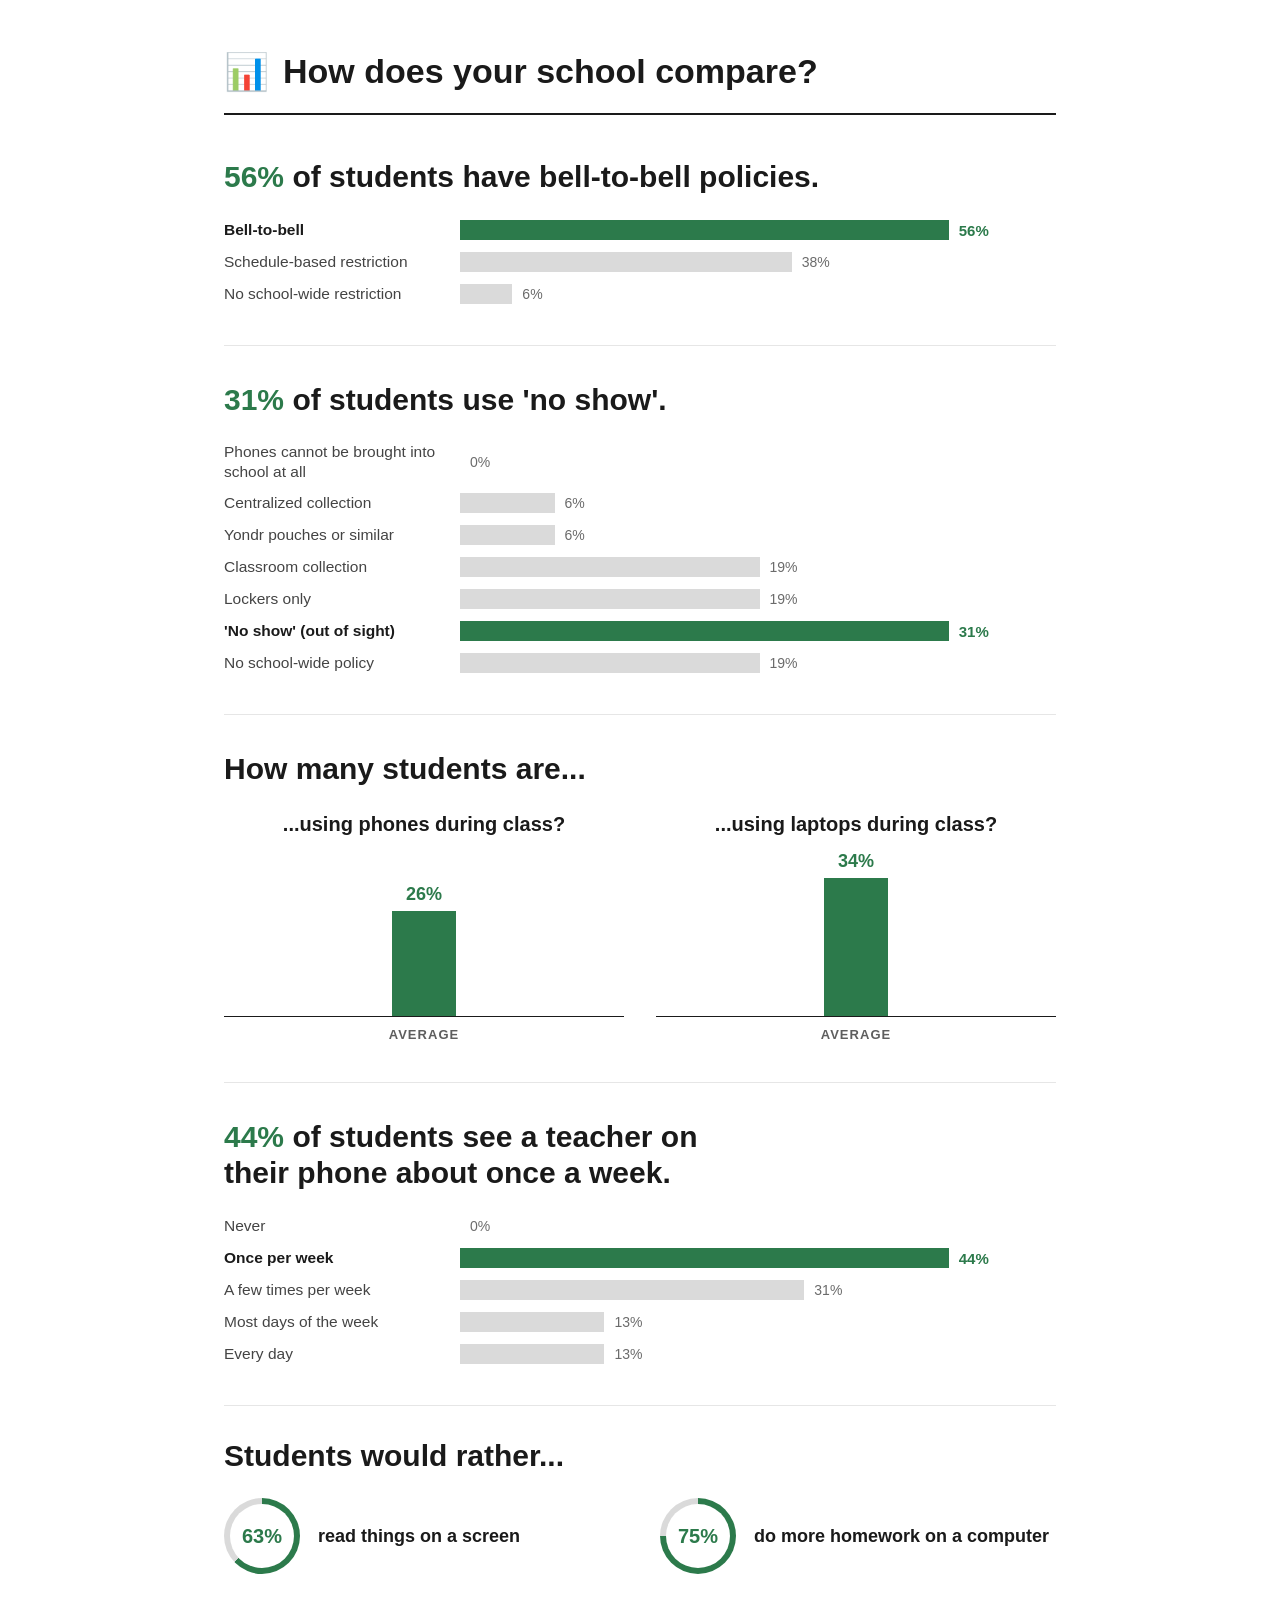
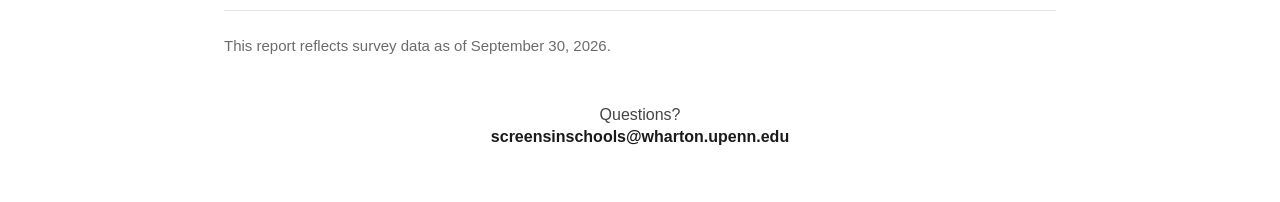
==== index.html @ 5ce70e1d "Serve from site root for results.screensinschools.org; fix screen-time codes; pie majority wording -" ====
<!DOCTYPE html>
<html lang="en">
<head>
<meta charset="utf-8">
<meta name="viewport" content="width=device-width, initial-scale=1">
<!-- Answers may arrive in the query string; never leak them via Referer. -->
<meta name="referrer" content="no-referrer">
<meta name="robots" content="noindex">
<title>How does your school compare? · Screens in Schools</title>
<link rel="stylesheet" href="styles.css">
</head>
<body>
<div class="page">
  <header class="wrap top">
    <section class="masthead">
      <span class="masthead-emoji" aria-hidden="true">📊</span>
      <h1>How does your school compare?</h1>
    </section>
  </header>

  <main class="wrap">
    <div id="sections" class="sections" aria-live="polite"></div>
  </main>

  <div class="wrap footer-note">
    <p id="as-of"></p>
  </div>
  <div class="wrap contact">
    <div>Questions?</div>
    <a href="mailto:screensinschools@wharton.upenn.edu">screensinschools@wharton.upenn.edu</a>
  </div>
  <div style="height:56px"></div>
</div>
<script src="app.js"></script>
</body>
</html>
---- styles.css ----
/* Screens in Schools — results page. Tokens from the v10 design references. */
:root {
  --ink: #1A1A1A;
  --muted: #444444;
  --muted-2: #6B6B6B;
  --avg: #5E5E5E;
  --hair: #E6E6E6;
  --bar: #DADADA;
  --card: #F5F5F5;
  --track: #E0E0E0;
  --green: #2C7A4B;
  --green-dark: #1E4034;
  --red: #B23A3A;
}

html, body { margin: 0; background: #FFFFFF; }
a { color: var(--green); }
a:hover { color: var(--green-dark); }

.page {
  font-family: 'Helvetica Neue', Helvetica, Arial, sans-serif;
  color: var(--ink);
  background: #FFFFFF;
  min-height: 100vh;
  -webkit-font-smoothing: antialiased;
}
.wrap { max-width: 880px; margin: 0 auto; padding: 0 24px; box-sizing: border-box; }
* { box-sizing: border-box; }

/* Masthead */
.top { padding-top: 48px; }
.masthead {
  display: flex; align-items: center; gap: 14px;
  padding: 4px 0 22px; border-bottom: 2px solid var(--ink);
}
.masthead-emoji { font-size: clamp(28px, 4vw, 36px); line-height: 1; flex-shrink: 0; }
h1 { font-size: clamp(26px, 4vw, 34px); line-height: 1.15; font-weight: 700; margin: 0; text-wrap: balance; }

.sections { padding: 8px 0 40px; }

/* Sections */
.q { padding: 36px 0 40px; border-bottom: 1px solid var(--hair); }
.q.wyr { padding: 32px 0 36px; }
.q h3 {
  font-size: clamp(24px, 3.6vw, 30px); line-height: 1.2; font-weight: 700;
  margin: 0 0 24px; text-wrap: balance;
}
.q h3 .n { color: var(--green); }
.q h3 .n.ink { color: var(--ink); }
.empty { font-size: 15px; color: var(--muted-2); margin: 0; }

/* Horizontal bar rows */
.rows { display: flex; flex-direction: column; gap: 10px; }
.row { display: flex; flex-wrap: wrap; align-items: center; gap: 4px 16px; }
.row-label { flex: 0 1 220px; font-size: 15.5px; line-height: 1.3; color: var(--muted); }
.row.you .row-label { font-weight: 700; color: var(--ink); }
.row-bar { flex: 1 1 240px; display: flex; align-items: center; gap: 10px; min-width: 0; height: 22px; }
.row-bar .fill { height: 20px; background: var(--bar); }
.row-bar .pct { font-size: 14px; color: var(--muted-2); }
.row.you .fill { background: var(--green); }
.row.you .pct { font-size: 15px; font-weight: 700; color: var(--green); }

/* Pies (WYR, in charge) */
.pie {
  width: 76px; height: 76px; border-radius: 50%; flex-shrink: 0;
  display: flex; align-items: center; justify-content: center;
}
.pie-core {
  width: 64px; height: 64px; border-radius: 50%; background: #FFFFFF;
  display: flex; align-items: center; justify-content: center;
  font-size: 20px; font-weight: 700; color: var(--ink);
}
.wyr-grid { display: grid; grid-template-columns: repeat(auto-fit, minmax(280px, 1fr)); gap: 20px 40px; }
.wyr-item { display: flex; align-items: center; gap: 18px; min-width: 0; }
.wyr-label { font-size: 18px; font-weight: 700; line-height: 1.3; min-width: 0; }
.charge-list { display: flex; flex-direction: column; margin-top: 16px; }
.charge-row { display: flex; align-items: center; gap: 20px; padding: 14px 0; }
.charge-label { font-size: clamp(18px, 2.4vw, 20px); font-weight: 700; line-height: 1.35; text-wrap: pretty; min-width: 0; }
.q.charge h3 { margin-bottom: 8px; }

/* AI uses (MS/HS educators) — aggregate only */
.q.ai h3 { margin-bottom: 6px; }
.ai-sub { font-size: 15px; color: var(--muted-2); margin-bottom: 22px; }
.ai-rows { display: flex; flex-direction: column; gap: 16px; }
.ai-row { display: grid; grid-template-columns: 230px minmax(0, 1fr); align-items: center; gap: 16px; }
.ai-label { font-size: 17px; font-weight: 700; line-height: 1.3; color: var(--ink); }
.ai-bar { display: flex; align-items: center; gap: 10px; height: 26px; }
.ai-bar .fill { height: 100%; background: #444444; }
.ai-bar .pct { font-size: 17px; font-weight: 700; color: var(--ink); white-space: nowrap; }

/* YOU vs AVERAGE — vertical columns (desktop) */
.multi { display: flex; flex-wrap: wrap; gap: 24px 32px; }
.multi-item { flex: 1 1 200px; display: flex; flex-direction: column; gap: 10px; min-width: 0; }
.multi-cap { font-size: clamp(18px, 2.4vw, 20px); font-weight: 700; line-height: 1.3; text-align: center; }
.cols { display: flex; gap: 12px; height: 170px; padding: 0 8px; border-bottom: 1px solid var(--ink); }
.col { flex: 1; display: flex; flex-direction: column; align-items: center; justify-content: flex-end; gap: 6px; height: 100%; }
.col-v { font-size: 18px; font-weight: 700; white-space: nowrap; }
.col-bar { width: 100%; max-width: 64px; }
.col-keys { display: flex; gap: 12px; padding: 0 8px; font-size: 13px; letter-spacing: 0.08em; font-weight: 700; }
.col-keys div { flex: 1; text-align: center; }
.is-you { color: var(--green); }
.is-avg { color: var(--avg); }
.bg-you { background: var(--green); }
.bg-avg { background: var(--bar); }

.multi-cap.two { min-height: 2.6em; display: flex; align-items: flex-end; justify-content: center; }

/* Elementary "How much is done on a screen?" */
.boxes { display: flex; flex-direction: column; gap: 36px; }
.box { display: flex; flex-direction: column; gap: 10px; }
.q .box h3 { margin: 0 0 6px; }
.box .card { box-sizing: border-box; min-width: 0; }

/* YOU vs AVERAGE — horizontal (mobile) */
.legend { display: none; gap: 18px; margin: -12px 0 20px; font-size: 13px; font-weight: 700; letter-spacing: 0.08em; }
.legend div { display: flex; align-items: center; gap: 6px; }
.legend span { width: 12px; height: 12px; }
.hbars { display: none; flex-direction: column; gap: 6px; padding-right: 48px; }
.hbar { display: flex; align-items: center; gap: 8px; height: 24px; }
.hbar .fill { height: 100%; flex-shrink: 0; }
.hbar .v { font-size: 16px; font-weight: 700; white-space: nowrap; }
.hbar .fill.bg-avg { background: #BDBDBD; }

/* Generic view (no answers in the URL): the AVERAGE column/bar is the highlight */
.agg .col-bar.bg-avg, .agg .hbar .fill.bg-avg, .agg .legend .is-avg span { background: var(--green) !important; }
.agg .col-v.is-avg, .agg .hbar .v.is-avg { color: var(--green); }

/* Satisfaction cards */
.cards { display: flex; flex-wrap: wrap; gap: 12px; }
.card { flex: 1 1 220px; display: flex; flex-direction: column; gap: 10px; padding: 20px; background: var(--card); }
.card-k { font-size: 12px; font-weight: 700; letter-spacing: 0.12em; }
.card-v { font-size: clamp(40px, 6vw, 56px); font-weight: 700; line-height: 1; }
.card-track { height: 10px; background: var(--track); }
.card-track div { height: 100%; }
.card-t { font-size: 17px; line-height: 1.35; color: var(--muted); }

/* Ordered stack (screen time) */
.stack-wrap { display: flex; flex-direction: column; gap: 6px; }
.stack { display: flex; gap: 2px; min-height: 60px; }
.seg {
  min-width: 0; display: flex; flex-direction: column; align-items: center; justify-content: center;
  gap: 2px; padding: 8px 6px; text-align: center; overflow: hidden;
}
.seg-p { font-size: 18px; font-weight: 700; line-height: 1.1; }
.seg-l { font-size: 13px; line-height: 1.2; }
.stack-under { display: flex; gap: 2px; min-height: 18px; }
.under { min-width: 0; display: flex; flex-direction: column; align-items: center; white-space: nowrap; }
.you-tag { font-size: 12px; font-weight: 700; letter-spacing: 0.1em; color: var(--green); line-height: 18px; }
.callout { display: none; }
.callout-tick { width: 1px; height: 16px; background: var(--muted-2); }
.callout-body { display: flex; flex-direction: column; padding-top: 4px; line-height: 1.2; }
.callout-body b { font-size: 16px; color: var(--ink); }
.callout-body span { font-size: 13px; color: var(--muted); }

/* Footer */
.footer-note { margin-top: -16px; margin-bottom: 40px; }
.footer-note p { margin: 0; font-size: 15px; line-height: 1.5; color: var(--muted-2); text-wrap: pretty; }
.contact { padding-top: 8px; display: flex; flex-direction: column; align-items: center; text-align: center; gap: 4px; font-size: 16px; color: var(--muted); }
.contact a { font-weight: 700; color: var(--ink); text-decoration: none; }
.contact a:hover { color: #000000; text-decoration: underline; }

/* Mobile — matches the *Mobile.dc.html references (390px frame) */
@media (max-width: 600px) {
  .top { padding-top: 28px; }
  .masthead { flex-direction: column; gap: 10px; text-align: center; padding: 8px 0 20px; }
  .masthead-emoji { font-size: 40px; }
  h1 { font-size: 26px; }
  .q h3 { font-size: 24px; }
  .q.wyr { padding: 24px 0 28px; }
  .q.wyr h3, .q.multi-q h3 { font-size: 22px; }
  .wyr-grid { display: flex; flex-direction: column; gap: 22px; }
  .wyr-item { gap: 12px; }
  .wyr-item .pie { width: 56px; height: 56px; }
  .wyr-item .pie-core { width: 46px; height: 46px; font-size: 15px; }
  .wyr-label { font-size: 15px; }

  .q.multi-q { padding: 28px 0 32px; }
  .q.multi-q h3 { margin-bottom: 12px; }
  .legend { display: flex; margin-top: 0; }
  .multi { flex-direction: column; flex-wrap: nowrap; gap: 22px; }
  .multi-item { flex: none; }
  .multi-cap { font-size: 18px; text-align: left; }
  .cols, .col-keys { display: none; }
  .multi-cap.two { min-height: 0; justify-content: flex-start; }
  .d-br { display: none; }
  .q .box h3 { font-size: 22px; }
  .hbars { display: flex; }

  .card-v { font-size: 40px; }

  .stack { min-height: 56px; }
  .seg { padding: 6px 4px; }
  .seg-p { font-size: 16px; }
  .seg-l { line-height: 1.15; }
  .seg.narrow > * { display: none; }
  .under.narrow .callout { display: flex; flex-direction: column; align-items: inherit; width: 100%; }

  .charge-row { gap: 10px; padding: 12px 0; }
  .charge-row .pie { width: 50px; height: 50px; }
  .charge-row .pie-core { width: 42px; height: 42px; font-size: 14px; }
  .charge-label { font-size: 15px; letter-spacing: -0.015em; flex: 1; }

  .ai-row { grid-template-columns: minmax(0, 1fr); gap: 6px; }
}
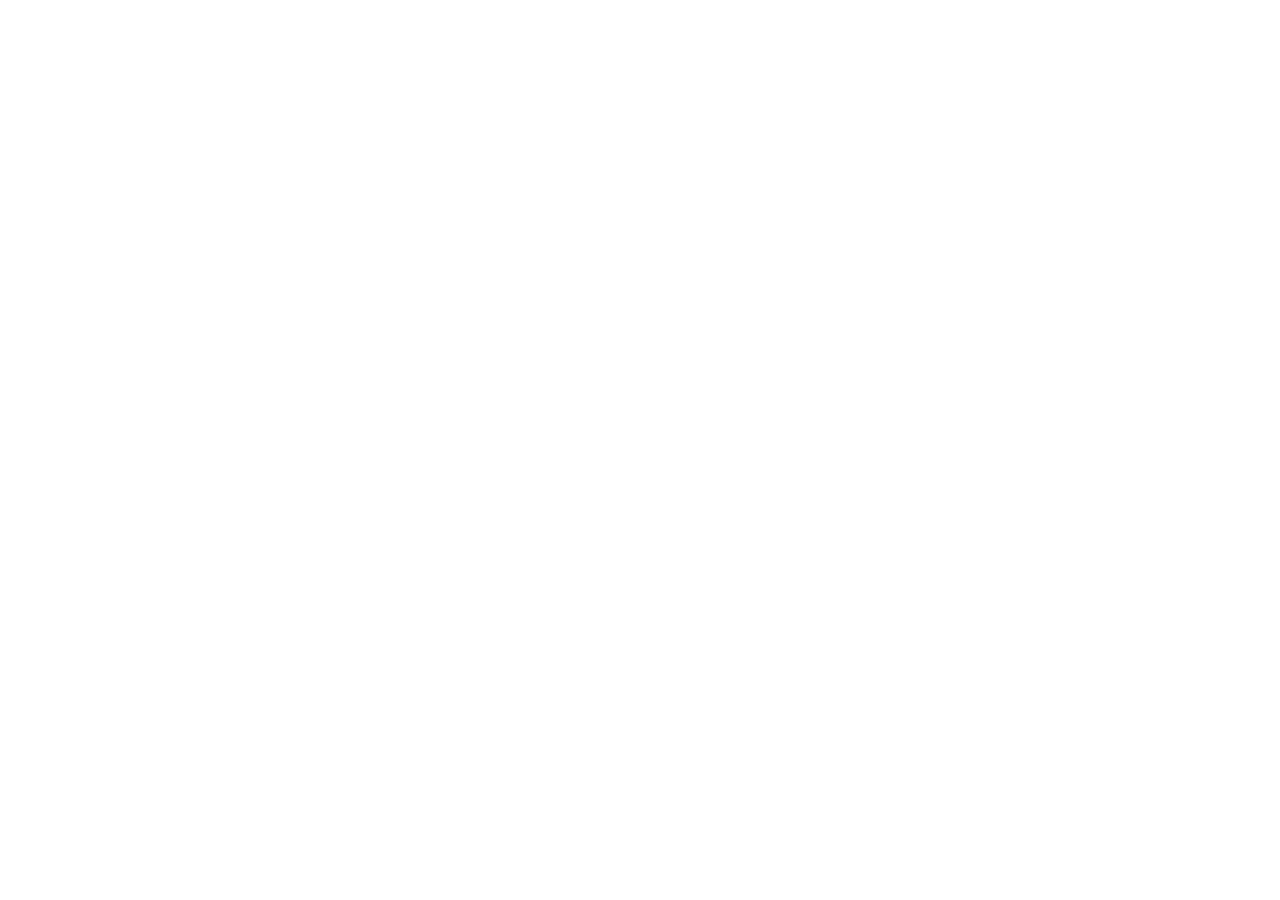
==== commit 54bebadc: "Student page: 'U.S. schools differ on …' headings and U.S. AVERAGE usage columns; remove Questions/e" ====
--- a/index.html
+++ b/index.html
@@ -25,10 +25,6 @@
   <div class="wrap footer-note">
     <p id="as-of"></p>
   </div>
-  <div class="wrap contact">
-    <div>Questions?</div>
-    <a href="mailto:screensinschools@wharton.upenn.edu">screensinschools@wharton.upenn.edu</a>
-  </div>
   <div style="height:56px"></div>
 </div>
 <script src="app.js"></script>
--- a/styles.css
+++ b/styles.css
@@ -125,6 +125,14 @@
 .agg .col-bar.bg-avg, .agg .hbar .fill.bg-avg, .agg .legend .is-avg span { background: var(--green) !important; }
 .agg .col-v.is-avg, .agg .hbar .v.is-avg { color: var(--green); }
 
+/* Data-only bar charts, no comparison: elementary device access, and the student WHEN/WHERE charts.
+   Every bar medium grey (the AVERAGE colour), every label and percentage plain, no highlight. */
+#access .row-bar .fill, .aud-student #restriction .row-bar .fill, .aud-student #storage .row-bar .fill { background: var(--avg) !important; }
+#access .row-bar .pct, .aud-student #restriction .row-bar .pct, .aud-student #storage .row-bar .pct {
+  color: var(--avg) !important; font-size: 14px !important; font-weight: 400 !important; }
+#access .row-label, .aud-student #restriction .row-label, .aud-student #storage .row-label {
+  font-weight: 400 !important; color: var(--muted) !important; }
+
 /* Satisfaction cards */
 .cards { display: flex; flex-wrap: wrap; gap: 12px; }
 .card { flex: 1 1 220px; display: flex; flex-direction: column; gap: 10px; padding: 20px; background: var(--card); }
@@ -152,12 +160,32 @@
 .callout-body b { font-size: 16px; color: var(--ink); }
 .callout-body span { font-size: 13px; color: var(--muted); }
 
+/* Share callout (end of every report) */
+.share {
+  margin-top: 48px; background: #F1F0EA; padding: 32px 40px;
+  display: flex; align-items: center; justify-content: space-between; gap: 32px; flex-wrap: wrap;
+}
+.share-text { flex: 1 1 320px; }
+.share-h { font-size: 24px; font-weight: 700; line-height: 1.2; color: var(--ink); }
+.share-sub { margin-top: 6px; font-size: 15px; line-height: 1.5; color: var(--muted); max-width: 400px; }
+.share-icons { display: flex; gap: 14px; }
+.share-btn {
+  width: 44px; height: 44px; border-radius: 50%; background: var(--green); border: 0; padding: 0; cursor: pointer;
+  display: flex; align-items: center; justify-content: center; text-decoration: none; transition: background .15s;
+}
+.share-btn:hover, .share-btn:focus-visible { background: var(--green-dark); }
+.share-btn.copied, .share-btn.copied:hover { background: #0F5226; }
+@media (max-width: 639px) {
+  .share { margin-top: 36px; padding: 28px 22px; flex-direction: column; align-items: center; text-align: center; gap: 18px; }
+  .share-text { flex: none; }
+  .share-h { font-size: 20px; }
+  .share-sub { font-size: 14px; max-width: none; }
+  .share-icons { gap: 16px; }
+}
+
 /* Footer */
 .footer-note { margin-top: -16px; margin-bottom: 40px; }
 .footer-note p { margin: 0; font-size: 15px; line-height: 1.5; color: var(--muted-2); text-wrap: pretty; }
-.contact { padding-top: 8px; display: flex; flex-direction: column; align-items: center; text-align: center; gap: 4px; font-size: 16px; color: var(--muted); }
-.contact a { font-weight: 700; color: var(--ink); text-decoration: none; }
-.contact a:hover { color: #000000; text-decoration: underline; }
 
 /* Mobile — matches the *Mobile.dc.html references (390px frame) */
 @media (max-width: 600px) {
